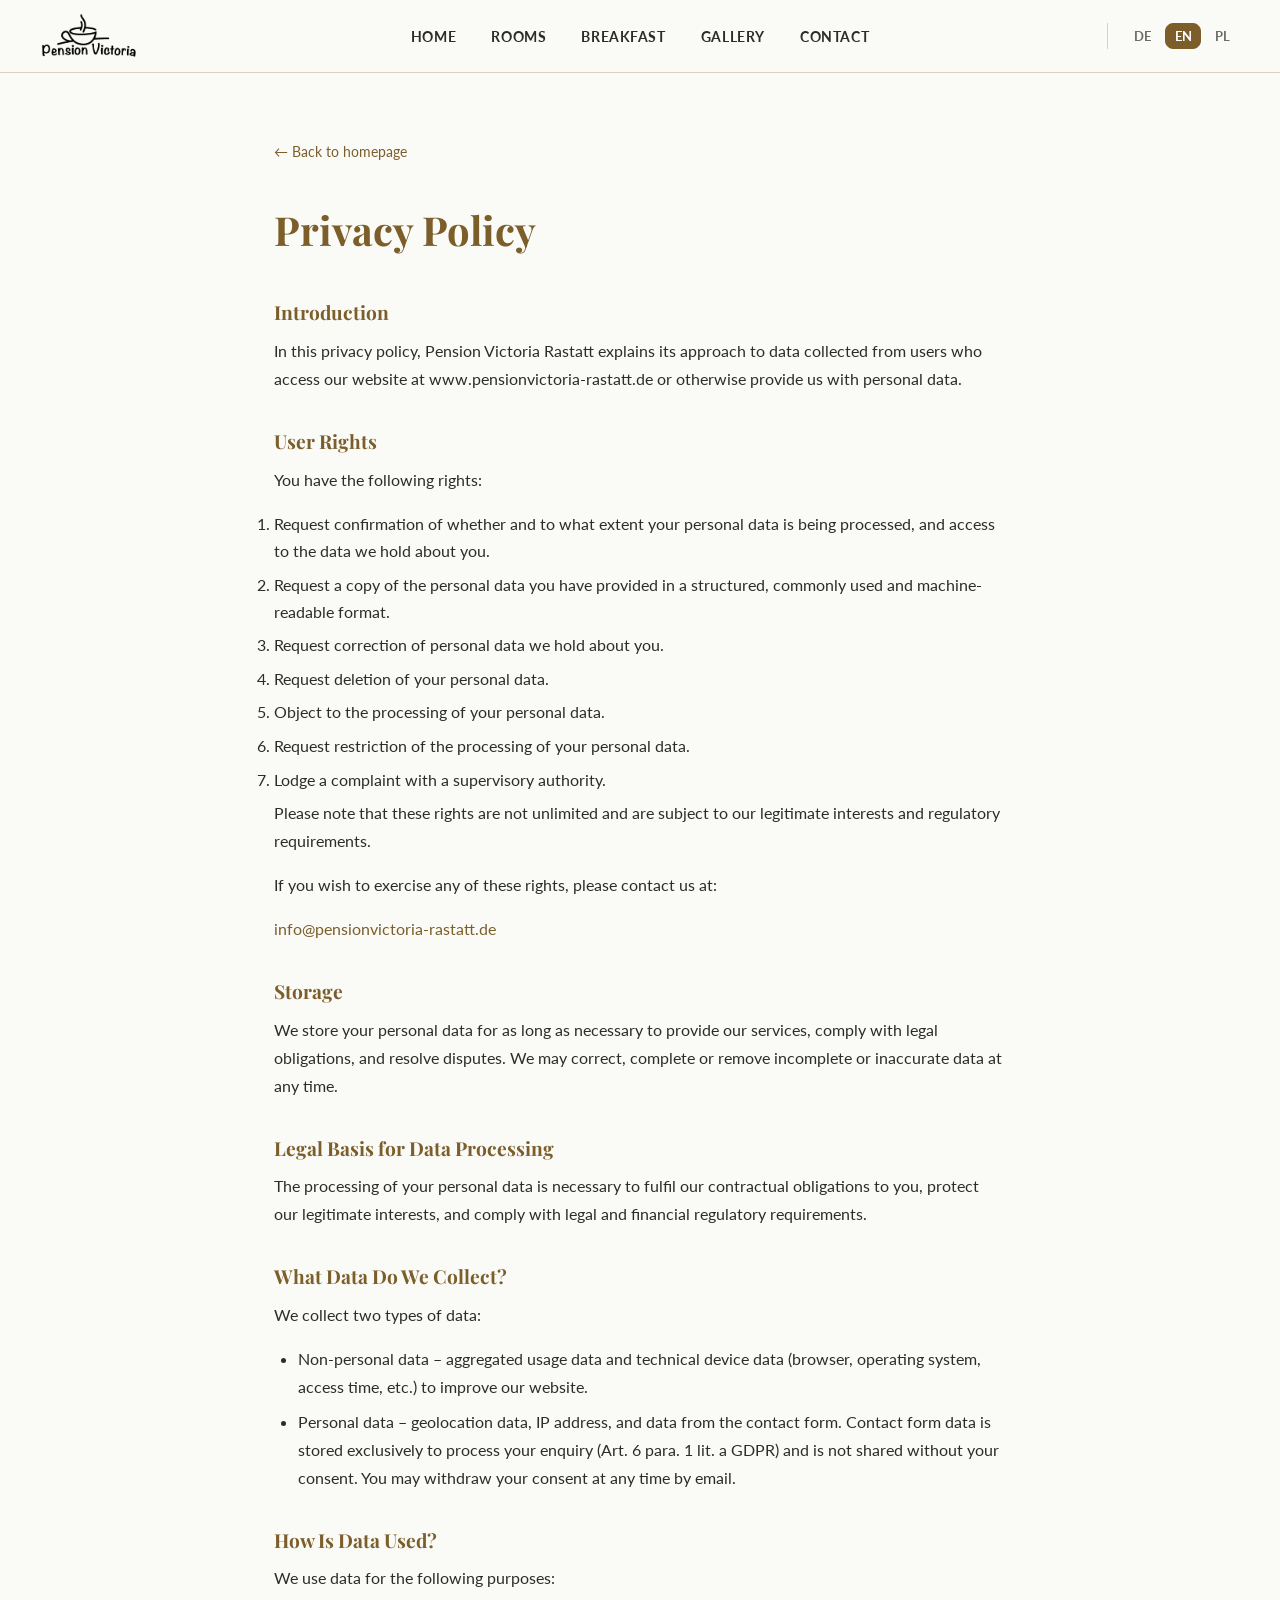
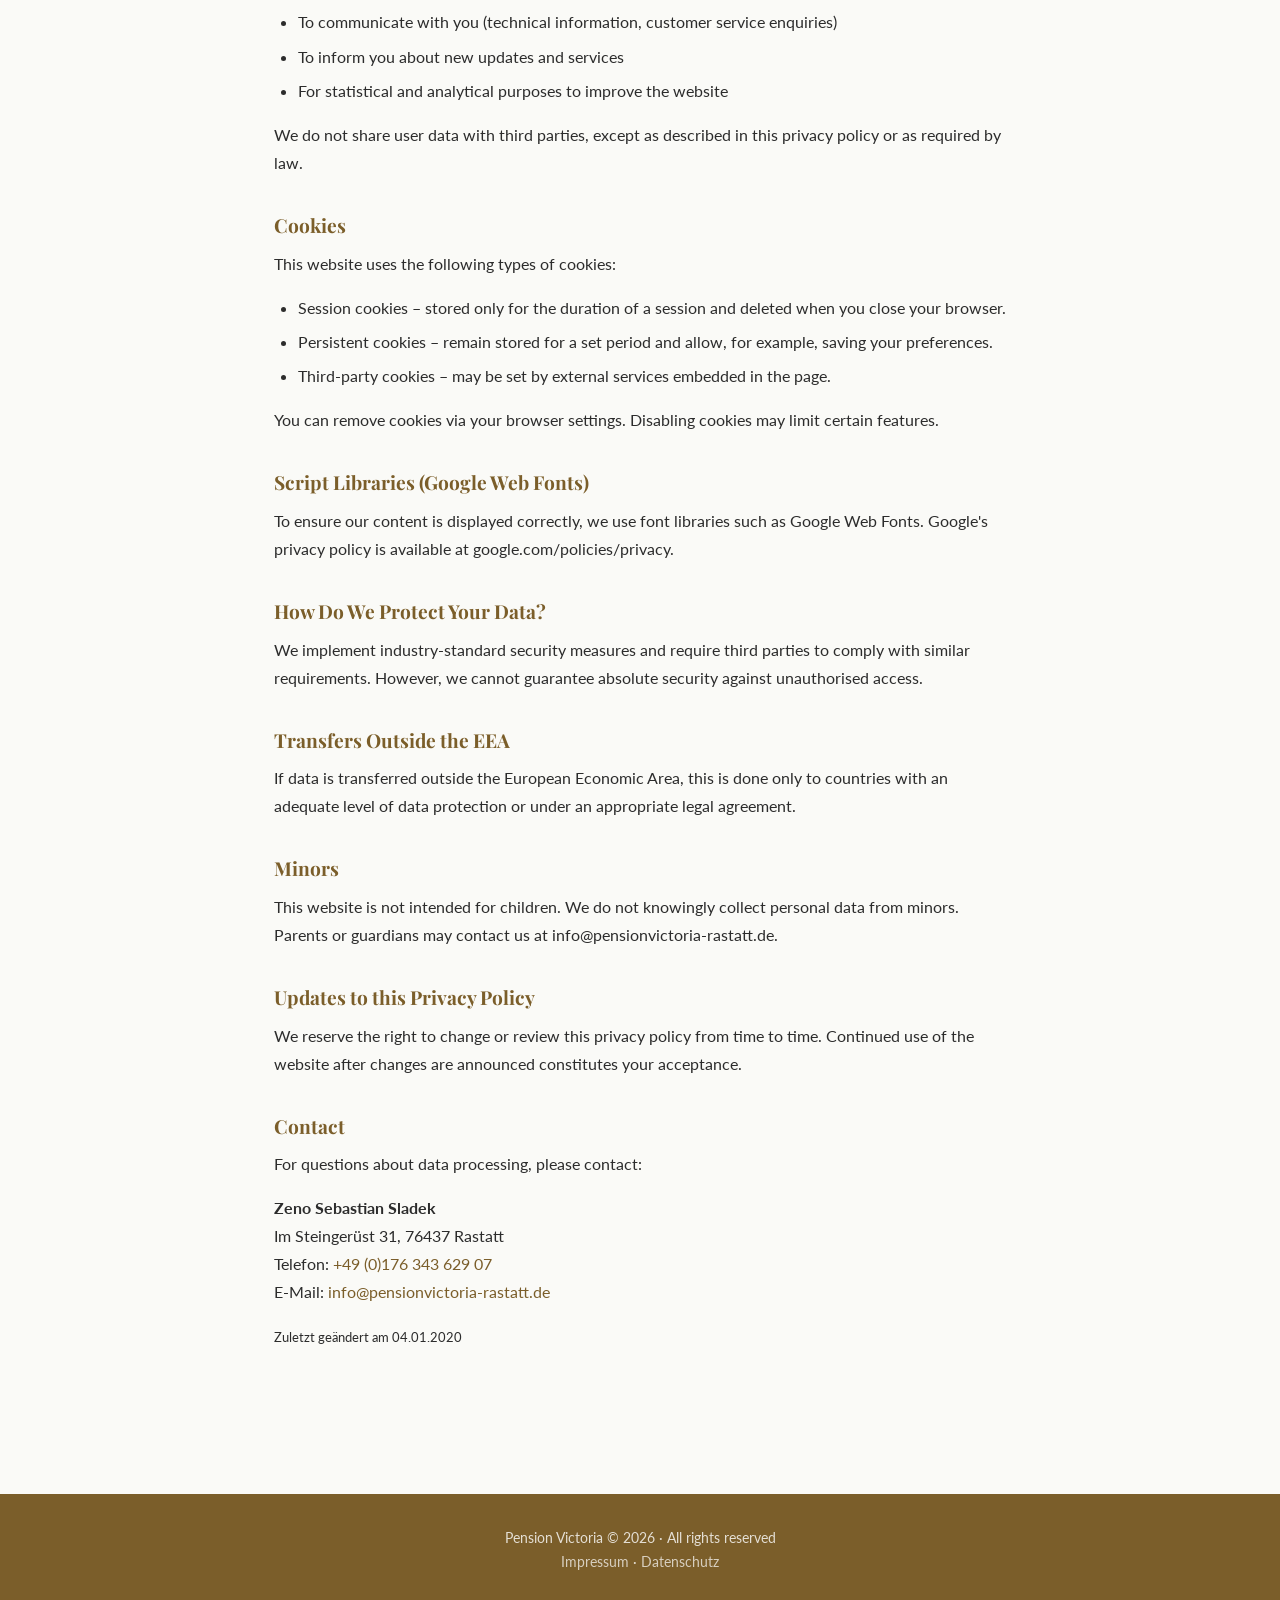
==== datenschutz.html @ 730ea098 "Initial deployment: Pension Victoria website" ====
<!DOCTYPE html>
<html lang="de">
<head>
  <meta charset="UTF-8" />
  <meta name="viewport" content="width=device-width, initial-scale=1.0" />
  <title>Datenschutz – Pension Victoria Rastatt</title>
  <link rel="icon" type="image/png" href="./assets/pension-victoria-logo-ofRX9QH1.png" />
  <style>
    .legal-page { max-width: 780px; margin: 4rem auto; padding: 0 1.5rem 4rem; }
    .legal-page h1 { font-family: var(--f-heading); color: var(--c-primary); font-size: clamp(1.8rem,4vw,2.5rem); margin-bottom: 2rem; }
    .legal-page h2 { font-family: var(--f-heading); color: var(--c-primary); font-size: 1.2rem; margin: 2rem 0 .5rem; }
    .legal-page p  { color: var(--c-text); line-height: 1.75; margin-bottom: 1rem; }
    .legal-page ul { color: var(--c-text); line-height: 1.75; margin: 0 0 1rem 1.5rem; }
    .legal-page li { margin-bottom: .4rem; }
    .legal-page a  { color: var(--c-primary); }
    .back-link { display: inline-block; margin-bottom: 2rem; color: var(--c-primary); font-size: .9rem; }
    .back-link:hover { text-decoration: underline; }
  </style>
  <script type="module" crossorigin src="./assets/i18n-BBdSKVPm.js"></script>
  <script type="module" crossorigin src="./assets/legal-BWUsPUwg.js"></script>
  <link rel="stylesheet" crossorigin href="./assets/main-CDw51YEA.css">
</head>
<body>
  <header id="site-header" role="banner">
    <div class="header-inner">
      <a href="index.html" class="site-logo" aria-label="Pension Victoria – Startseite">
        <img src="./assets/pension-victoria-logo_schwarz-c6N0_yIK.png" alt="Pension Victoria Logo" />
      </a>

      <nav id="main-nav" aria-label="Hauptnavigation">
        <ul class="site-nav" role="list">
          <li><a href="index.html#about"     data-i18n="nav.home"></a></li>
          <li><a href="index.html#rooms"     data-i18n="nav.rooms"></a></li>
          <li><a href="index.html#breakfast" data-i18n="nav.breakfast"></a></li>
          <li><a href="index.html#gallery"   data-i18n="nav.gallery"></a></li>
          <li><a href="index.html#contact"   data-i18n="nav.contact"></a></li>
        </ul>
      </nav>

      <div class="header-right">
        <div class="lang-switcher" role="group" aria-label="Sprache wählen">
          <button class="lang-btn" data-locale="de" aria-pressed="true">DE</button>
          <button class="lang-btn" data-locale="en" aria-pressed="false">EN</button>
          <button class="lang-btn" data-locale="pl" aria-pressed="false">PL</button>
        </div>
        <button class="nav-toggle" aria-expanded="false" aria-controls="main-nav" aria-label="Navigation öffnen">
          <span></span><span></span><span></span>
        </button>
      </div>
    </div>
  </header>

  <main>
    <div class="legal-page">
      <a href="index.html" class="back-link" data-i18n="datenschutz.back">← Zurück zur Startseite</a>

      <h1 data-i18n="datenschutz.title">Datenschutz</h1>

      <h2 data-i18n="datenschutz.intro_h">Einführung</h2>
      <p data-i18n="datenschutz.intro_text"></p>

      <h2 data-i18n="datenschutz.rights_h">Benutzerrechte</h2>
      <p data-i18n="datenschutz.rights_intro">Sie haben folgende Rechte:</p>
      <ol>
        <li data-i18n="datenschutz.rights_1"></li>
        <li data-i18n="datenschutz.rights_2"></li>
        <li data-i18n="datenschutz.rights_3"></li>
        <li data-i18n="datenschutz.rights_4"></li>
        <li data-i18n="datenschutz.rights_5"></li>
        <li data-i18n="datenschutz.rights_6"></li>
        <li data-i18n="datenschutz.rights_7"></li>
      </ol>
      <p data-i18n="datenschutz.rights_note"></p>
      <p data-i18n="datenschutz.rights_contact"></p>
      <p><a href="mailto:info@pensionvictoria-rastatt.de">info@pensionvictoria-rastatt.de</a></p>

      <h2 data-i18n="datenschutz.storage_h">Speicherung</h2>
      <p data-i18n="datenschutz.storage_text"></p>

      <h2 data-i18n="datenschutz.basis_h">Grundlage für die Datenerfassung</h2>
      <p data-i18n="datenschutz.basis_text"></p>

      <h2 data-i18n="datenschutz.data_h">Welche Daten werden erfasst?</h2>
      <p data-i18n="datenschutz.data_intro">Wir erfassen zwei Arten von Daten:</p>
      <ul>
        <li data-i18n="datenschutz.data_non_personal"></li>
        <li data-i18n="datenschutz.data_personal"></li>
      </ul>

      <h2 data-i18n="datenschutz.use_h">Wie werden die Daten genutzt?</h2>
      <p data-i18n="datenschutz.use_intro">Wir verwenden Daten für folgende Zwecke:</p>
      <ul>
        <li data-i18n="datenschutz.use_1"></li>
        <li data-i18n="datenschutz.use_2"></li>
        <li data-i18n="datenschutz.use_3"></li>
      </ul>
      <p data-i18n="datenschutz.use_note"></p>

      <h2 data-i18n="datenschutz.cookies_h">Cookies</h2>
      <p data-i18n="datenschutz.cookies_intro">Diese Webseite verwendet folgende Cookie-Arten:</p>
      <ul>
        <li data-i18n="datenschutz.cookies_session"></li>
        <li data-i18n="datenschutz.cookies_persistent"></li>
        <li data-i18n="datenschutz.cookies_third"></li>
      </ul>
      <p data-i18n="datenschutz.cookies_note"></p>

      <h2 data-i18n="datenschutz.fonts_h">Skriptbibliotheken (Google Web Fonts)</h2>
      <p data-i18n="datenschutz.fonts_text"></p>

      <h2 data-i18n="datenschutz.security_h">Wie schützen wir Ihre Daten?</h2>
      <p data-i18n="datenschutz.security_text"></p>

      <h2 data-i18n="datenschutz.transfer_h">Übermittlung außerhalb des EWR</h2>
      <p data-i18n="datenschutz.transfer_text"></p>

      <h2 data-i18n="datenschutz.minors_h">Minderjährige</h2>
      <p data-i18n="datenschutz.minors_text"></p>

      <h2 data-i18n="datenschutz.updates_h">Aktualisierungen dieser Datenschutzbestimmungen</h2>
      <p data-i18n="datenschutz.updates_text"></p>

      <h2 data-i18n="datenschutz.contact_h">Kontakt</h2>
      <p data-i18n="datenschutz.contact_intro">Wenden Sie sich bei Fragen an:</p>
      <p>
        <strong>Zeno Sebastian Sladek</strong><br>
        Im Steingerüst 31, 76437 Rastatt<br>
        Telefon: <a href="tel:+4917634362907">+49 (0)176 343 629 07</a><br>
        E-Mail: <a href="mailto:info@pensionvictoria-rastatt.de">info@pensionvictoria-rastatt.de</a>
      </p>
      <p><small>Zuletzt geändert am 04.01.2020</small></p>
    </div>
  </main>

  <footer id="site-footer" role="contentinfo">
    <div class="footer-inner">
      <p>Pension Victoria &copy; <span id="footer-year"></span> &middot; <span data-i18n="footer.rights"></span></p>
      <p><a href="impressum.html">Impressum</a> &middot; <a href="datenschutz.html">Datenschutz</a></p>
    </div>
  </footer>

</body>
</html>
---- assets/main-CDw51YEA.css ----
@import"https://fonts.googleapis.com/css2?family=Playfair+Display:ital,wght@0,400;0,600;0,700;1,400&family=Lato:wght@300;400;700&display=swap";:root{--c-primary: #7B5E2A;--c-primary-lt: #A0813D;--c-accent: #C89B3C;--c-accent-lt: #EDD48A;--c-bg: #FAFAF7;--c-bg-alt: #F3EDE0;--c-text: #2C2C2C;--c-muted: #6B6B6B;--c-border: #DDD0B8;--c-white: #FFFFFF;--c-overlay: rgba(30, 20, 5, .45);--f-heading: "Playfair Display", Georgia, "Times New Roman", serif;--f-body: "Lato", system-ui, -apple-system, sans-serif;--sp-xs: .5rem;--sp-sm: 1rem;--sp-md: 2rem;--sp-lg: 4rem;--sp-xl: 7rem;--container: min(1200px, 100% - 2rem);--radius: 8px;--radius-lg: 16px;--shadow-sm: 0 2px 8px rgba(0,0,0,.07);--shadow-md: 0 4px 20px rgba(0,0,0,.11);--shadow-lg: 0 8px 40px rgba(0,0,0,.15);--transition: .28s ease}*,*:before,*:after{box-sizing:border-box;margin:0;padding:0}html{scroll-behavior:smooth;font-size:16px}body{font-family:var(--f-body);background:var(--c-bg);color:var(--c-text);line-height:1.7;-webkit-font-smoothing:antialiased}img{display:block;max-width:100%;height:auto}a{color:var(--c-primary);text-decoration:none;cursor:inherit}a:hover,a:focus-visible{text-decoration:underline;color:var(--c-primary-lt)}.skip-link{position:absolute;top:-40px;left:1rem;background:var(--c-primary);color:var(--c-white);padding:.5rem 1rem;border-radius:var(--radius);z-index:1000;font-size:.9rem;transition:top var(--transition)}.skip-link:focus{top:1rem}#site-header{position:sticky;top:0;z-index:100;background:#fafaf7f5;backdrop-filter:blur(8px);border-bottom:1px solid var(--c-border);padding:.75rem 0;transition:box-shadow var(--transition)}#site-header.scrolled{box-shadow:var(--shadow-md)}.header-inner{width:var(--container);margin:0 auto;display:flex;align-items:center;position:relative}.site-logo{flex-shrink:0;margin-right:auto}#main-nav{position:absolute;left:50%;transform:translate(-50%)}.header-right{margin-left:auto;display:flex;align-items:center;gap:.75rem}.site-logo{display:flex;align-items:center;gap:.75rem;text-decoration:none;flex-shrink:0;cursor:pointer}.site-logo img{height:48px;width:auto;object-fit:contain}.site-logo-text{font-family:var(--f-heading);font-size:1.2rem;color:var(--c-primary);line-height:1.2}.site-logo-sub{font-family:var(--f-body);font-size:.75rem;color:var(--c-muted);display:block}.site-nav{display:flex;gap:var(--sp-sm);align-items:center;list-style:none}.site-nav a{font-size:.9rem;font-weight:700;letter-spacing:.04em;text-transform:uppercase;color:var(--c-text);padding:.4rem .6rem;border-radius:var(--radius);transition:color var(--transition),background var(--transition)}.site-nav a:hover,.site-nav a:focus-visible{color:var(--c-primary);background:var(--c-bg-alt);text-decoration:none}.lang-switcher{display:flex;gap:.25rem;margin-left:var(--sp-sm);border-left:1px solid var(--c-border);padding-left:var(--sp-sm)}.lang-btn{background:none;border:1px solid transparent;padding:.25rem .55rem;border-radius:var(--radius);font-size:.8rem;font-weight:700;color:var(--c-muted);transition:all var(--transition);font-family:var(--f-body)}.lang-btn:hover,.lang-btn:focus-visible{color:var(--c-primary);border-color:var(--c-primary)}.lang-btn.active{color:var(--c-white);background:var(--c-primary);border-color:var(--c-primary)}.nav-toggle{display:none;background:none;border:none;padding:.5rem;flex-direction:column;gap:5px}.nav-toggle span{display:block;width:24px;height:2px;background:var(--c-text);border-radius:2px;transition:all var(--transition)}.nav-toggle[aria-expanded=true] span:nth-child(1){transform:translateY(7px) rotate(45deg)}.nav-toggle[aria-expanded=true] span:nth-child(2){opacity:0}.nav-toggle[aria-expanded=true] span:nth-child(3){transform:translateY(-7px) rotate(-45deg)}#hero{position:relative;min-height:92vh;display:flex;align-items:center;justify-content:center;overflow:hidden;background:var(--c-bg-alt)}.hero-img{position:absolute;inset:0;width:100%;height:100%;object-fit:cover;object-position:center}.hero-overlay{position:absolute;inset:0;background:var(--c-overlay)}.hero-content{position:relative;z-index:1;text-align:center;color:var(--c-white);padding:var(--sp-lg) var(--sp-md);max-width:780px}.hero-logo{height:80px;margin:0 auto var(--sp-md);filter:brightness(0) invert(1)}.hero-tagline{font-family:var(--f-heading);font-size:clamp(2rem,5vw,3.5rem);font-weight:700;line-height:1.15;margin-bottom:var(--sp-sm);text-shadow:0 2px 16px rgba(0,0,0,.4)}.hero-subtitle{font-size:clamp(1rem,2vw,1.25rem);font-weight:300;margin-bottom:var(--sp-md);text-shadow:0 1px 8px rgba(0,0,0,.3)}.hero-actions{display:flex;gap:1rem;justify-content:center;flex-wrap:wrap}.btn{display:inline-flex;align-items:center;gap:.5rem;padding:.75rem 1.75rem;border-radius:var(--radius);font-family:var(--f-body);font-weight:700;font-size:.9rem;letter-spacing:.05em;text-transform:uppercase;border:2px solid transparent;transition:all var(--transition);text-decoration:none}.btn-primary{background:var(--c-accent);color:var(--c-white);border-color:var(--c-accent)}.btn-primary:hover,.btn-primary:focus-visible{background:var(--c-primary);border-color:var(--c-primary);color:var(--c-white);text-decoration:none}.btn-outline{background:transparent;color:var(--c-white);border-color:#ffffffb3}.btn-outline:hover,.btn-outline:focus-visible{background:#ffffff26;border-color:#fff;color:var(--c-white);text-decoration:none}.btn-secondary{background:transparent;color:var(--c-primary);border-color:var(--c-primary)}.btn-secondary:hover,.btn-secondary:focus-visible{background:var(--c-primary);color:var(--c-white);text-decoration:none}.section{padding:3.5rem 0}.section-alt{background:var(--c-bg-alt)}.container{width:var(--container);margin:0 auto}.section-header{text-align:center;margin-bottom:1.75rem}.section-title{font-family:var(--f-heading);font-size:clamp(1.8rem,3.5vw,2.6rem);color:var(--c-primary);margin-bottom:.5rem}.section-divider{width:56px;height:3px;background:var(--c-accent);margin:.75rem auto 0;border-radius:2px}#about .container{max-width:820px;display:grid;grid-template-columns:1fr;gap:var(--sp-md)}.about-heading{font-family:var(--f-heading);font-size:clamp(1.5rem,3vw,2.2rem);color:var(--c-primary);margin-bottom:var(--sp-sm)}.about-text{white-space:pre-line;font-size:1.05rem;color:var(--c-text)}.about-signature{font-family:var(--f-heading);font-style:italic;font-size:1.3rem;color:var(--c-primary);margin-top:var(--sp-sm)}.rooms-grid{display:grid;grid-template-columns:repeat(auto-fill,minmax(320px,1fr));gap:var(--sp-md)}.room-card{background:var(--c-white);border-radius:var(--radius-lg);overflow:hidden;box-shadow:var(--shadow-sm);transition:box-shadow var(--transition),transform var(--transition);display:flex;flex-direction:column}.room-card:hover{box-shadow:var(--shadow-md);transform:translateY(-3px)}.room-slider{position:relative;aspect-ratio:4/3;background:var(--c-bg-alt);overflow:hidden}.room-slide{position:absolute;inset:0;width:100%;height:100%;object-fit:cover;opacity:0;transition:opacity .4s ease}.room-slide.active{opacity:1}.slider-btn{position:absolute;top:50%;transform:translateY(-50%);background:#ffffffbf;border:none;border-radius:50%;width:36px;height:36px;display:flex;align-items:center;justify-content:center;font-size:1.2rem;z-index:2;transition:background var(--transition);color:var(--c-primary)}.slider-btn:hover{background:#fffffff2}.slider-prev{left:8px}.slider-next{right:8px}.slider-dots{position:absolute;bottom:10px;left:50%;transform:translate(-50%);display:flex;gap:6px;z-index:2}.slider-dot{width:8px;height:8px;border-radius:50%;background:#ffffff8c;border:none;transition:background var(--transition)}.slider-dot.active{background:var(--c-white)}.room-body{padding:var(--sp-md);display:flex;flex-direction:column;flex:1}.room-name{font-family:var(--f-heading);font-size:1.4rem;color:var(--c-primary);margin-bottom:.5rem}.room-desc{color:var(--c-muted);font-size:.95rem;flex:1;margin-bottom:var(--sp-sm)}.room-footer{display:flex;align-items:center;justify-content:space-between;gap:.5rem;flex-wrap:wrap}.room-price{font-size:1.5rem;font-weight:700;color:var(--c-primary)}.room-price-label{font-size:.8rem;color:var(--c-muted)}.room-price-alt{font-size:.85rem;color:var(--c-muted);margin-top:.15rem}#breakfast .inner{display:grid;grid-template-columns:1fr 1fr;gap:var(--sp-lg);align-items:center}.breakfast-images{display:grid;grid-template-columns:1fr 1fr;grid-template-rows:auto auto;gap:.75rem}.breakfast-images img{border-radius:var(--radius);object-fit:cover;height:180px;width:100%}.breakfast-images img:first-child{grid-column:1 / 3;height:220px}.breakfast-text .section-title{text-align:left}.breakfast-text .section-divider{margin-left:0}.breakfast-desc{font-size:1.05rem;margin:var(--sp-sm) 0;color:var(--c-text)}.breakfast-price-badge{display:inline-block;background:var(--c-accent-lt);color:var(--c-primary);border-radius:var(--radius);padding:.5rem 1.2rem;font-size:1.1rem;font-weight:700;margin-top:.5rem}.prices-table{width:100%;border-collapse:collapse;margin-top:var(--sp-sm)}.prices-table th,.prices-table td{text-align:left;padding:.75rem 1.25rem;border-bottom:1px solid var(--c-border)}.prices-table th{font-weight:700;color:var(--c-primary);background:var(--c-bg-alt)}.prices-table th:last-child{text-align:right}.prices-table tr:last-child td{border-bottom:none}.prices-table td:last-child{text-align:right;font-weight:700}.price-unit{font-weight:400;font-size:.8rem;color:var(--c-muted);margin-left:.35rem}.flexible-section{padding:4rem 0;background:#2b1f0d;color:#fff;text-align:center}.flexible-inner{max-width:620px;margin:0 auto;display:flex;flex-direction:column;align-items:center;gap:2rem}.flexible-title{font-family:var(--f-heading);font-size:clamp(1.5rem,3.5vw,2.2rem);color:#fff;margin:0;line-height:1.25;letter-spacing:-.01em}.flexible-personal{font-size:.95rem;color:#ffffffd9;font-style:italic;line-height:1.65;max-width:520px;margin:0}.flexible-list{list-style:none;padding:0;margin:0;display:flex;flex-direction:column;gap:.6rem;width:100%}.flexible-list li{font-size:.95rem;color:#ffffffbf;padding-left:1.4rem;position:relative;text-align:left;line-height:1.5}.flexible-list li:before{content:"–";position:absolute;left:0;color:var(--c-accent)}.flexible-cta{display:inline-block;background:var(--c-accent);color:#fff;border:2px solid var(--c-accent);padding:.85rem 2.5rem;font-size:.9rem;letter-spacing:.08em;border-radius:var(--radius);transition:background var(--transition),color var(--transition),transform var(--transition)}.flexible-cta:hover{background:transparent;color:var(--c-accent);transform:translateY(-2px)}#gallery-grid{display:grid;grid-template-columns:repeat(auto-fill,minmax(280px,1fr));gap:1rem}#gallery-grid img{width:100%;height:240px;object-fit:cover;border-radius:var(--radius);transition:transform var(--transition),box-shadow var(--transition)}#gallery-grid img:hover{transform:scale(1.03);box-shadow:var(--shadow-md)}#lightbox{position:fixed;inset:0;z-index:500;display:none;align-items:center;justify-content:center}#lightbox.open{display:flex}.lb-backdrop{position:absolute;inset:0;background:#000000e0}.lb-content{position:relative;z-index:1;max-width:90vw;max-height:90vh;display:flex;align-items:center;justify-content:center}.lb-figure{display:flex;flex-direction:column;align-items:center;gap:.75rem}.lb-img{max-width:88vw;max-height:80vh;object-fit:contain;border-radius:var(--radius)}.lb-caption{color:#ffffffbf;font-size:.9rem}.lb-close{position:absolute;top:-2.5rem;right:0;background:none;border:none;color:#fff;font-size:1.5rem;padding:.5rem}.lb-prev,.lb-next{position:absolute;top:50%;transform:translateY(-50%);background:#ffffff2e;border:none;color:#fff;font-size:2rem;padding:.5rem 1rem;border-radius:var(--radius);transition:background var(--transition)}.lb-prev{left:-3.5rem}.lb-next{right:-3.5rem}.lb-prev:hover,.lb-next:hover{background:#ffffff4d}body.lb-open{overflow:hidden}#contact .inner{display:grid;grid-template-columns:1fr 1fr;gap:var(--sp-lg)}.contact-card{background:var(--c-white);border-radius:var(--radius-lg);padding:var(--sp-md);box-shadow:var(--shadow-sm)}.contact-block{margin-bottom:var(--sp-md)}.contact-block:last-child{margin-bottom:0}.contact-label{font-size:.8rem;font-weight:700;letter-spacing:.08em;text-transform:uppercase;color:var(--c-muted);margin-bottom:.25rem}.contact-value{font-size:1rem;color:var(--c-text)}.contact-value a{color:var(--c-primary)}.contact-value a:hover{text-decoration:underline}.contact-checkin{display:flex;gap:var(--sp-md)}.checkin-item{flex:1}.contact-map iframe{width:100%;height:340px;border:0;border-radius:var(--radius-lg);box-shadow:var(--shadow-sm)}.map-placeholder{width:100%;height:340px;border-radius:var(--radius-lg);box-shadow:var(--shadow-sm);background:var(--c-bg);border:1px solid var(--c-border);display:flex;flex-direction:column;align-items:center;justify-content:center;text-align:center;gap:var(--sp-sm);padding:var(--sp-md)}.map-placeholder p{color:var(--c-muted);font-size:.9rem;max-width:28rem;line-height:1.5;margin:0}.cookie-banner{position:fixed;bottom:0;left:0;right:0;background:#2a2a2a;color:#f0ebe0;z-index:9000;padding:var(--sp-sm) var(--sp-md);box-shadow:0 -2px 12px #00000040}.cookie-banner[hidden]{display:none}.cookie-banner-inner{max-width:var(--container);margin:0 auto;display:flex;gap:var(--sp-md);align-items:center;flex-wrap:wrap}.cookie-banner-inner p{flex:1;margin:0;font-size:.9rem;line-height:1.5}.cookie-banner-actions{display:flex;gap:.5rem;flex-shrink:0}#site-footer{background:var(--c-primary);color:#fffc;text-align:center;padding:var(--sp-md) 0;font-size:.875rem}#site-footer a{color:#ffffffb3}#site-footer a:hover{color:#fff}.footer-inner{width:var(--container);margin:0 auto}.footer-admin-link{margin-top:.5rem;opacity:.5;font-size:.8rem}.fade-in{opacity:0;transform:translateY(20px);transition:opacity .5s ease,transform .5s ease}.fade-in.visible{opacity:1;transform:none}@media (max-width: 1024px){#breakfast .inner{grid-template-columns:1fr}.breakfast-images{order:-1}#contact .inner{grid-template-columns:1fr}}@media (max-width: 768px){.nav-toggle{display:flex}#main-nav{position:absolute;top:100%;left:0;right:0;transform:none}.site-nav{display:none;position:static;top:100%;left:0;right:0;background:#fafaf7fa;flex-direction:column;padding:var(--sp-sm);border-bottom:1px solid var(--c-border);box-shadow:var(--shadow-md);gap:.25rem}.site-nav.open{display:flex}.site-nav a{padding:.75rem 1rem;border-radius:var(--radius);font-size:1rem}.lang-switcher{display:none;border-left:none;padding-left:0;border-top:1px solid var(--c-border);padding-top:var(--sp-xs);justify-content:center;margin-left:0}.lang-switcher.nav-open{display:flex}#hero{min-height:75vh}.hero-tagline{font-size:2rem}.rooms-grid{grid-template-columns:1fr}.prices-table th,.prices-table td{padding:.6rem .75rem}.lb-prev{left:-2rem}.lb-next{right:-2rem}}@keyframes fadeInUp{0%{opacity:0;transform:translateY(20px)}to{opacity:1;transform:translateY(0)}}@keyframes fadeInScale{0%{opacity:0;transform:scale(.95)}to{opacity:1;transform:scale(1)}}@keyframes slideInLeft{0%{opacity:0;transform:translate(-40px)}to{opacity:1;transform:translate(0)}}@keyframes slideInRight{0%{opacity:0;transform:translate(40px)}to{opacity:1;transform:translate(0)}}@keyframes pulse{0%,to{opacity:1}50%{opacity:.8}}@keyframes float{0%,to{transform:translateY(0)}50%{transform:translateY(-8px)}}@keyframes glow{0%,to{box-shadow:0 0 5px #c89b3c4d}50%{box-shadow:0 0 15px #c89b3c99}}@keyframes shimmer{0%{background-position:-1000px 0}to{background-position:1000px 0}}@keyframes underlineSlide{0%{width:0}to{width:100%}}.hero-logo{animation:fadeInScale 1s ease-out .3s both}.hero-tagline{animation:fadeInUp 1s ease-out .5s both;letter-spacing:.02em}.hero-subtitle{animation:fadeInUp .8s ease-out .8s both}.hero-actions{animation:fadeInUp .8s ease-out 1.1s both}.fade-in{opacity:0;transform:translateY(30px);transition:opacity .8s ease,transform .8s ease}.fade-in.visible{opacity:1;transform:translateY(0)}.btn{position:relative;overflow:hidden;transition:all var(--transition),box-shadow .3s ease}.btn:before{content:"";position:absolute;top:0;left:-100%;width:100%;height:100%;background:#ffffff1a;transition:left .4s ease;z-index:-1}.btn:hover:before{left:100%}.btn-primary:hover{box-shadow:0 4px 20px #7b5e2a4d;transform:translateY(-2px)}.btn-outline:hover{box-shadow:0 4px 20px #fff3;transform:translateY(-2px)}.btn-secondary:hover{box-shadow:0 4px 20px #7b5e2a4d;transform:translateY(-2px)}.room-card{transition:all .4s cubic-bezier(.34,1.56,.64,1)}.room-card:hover{transform:translateY(-8px) scale(1.01);box-shadow:0 12px 40px #00000026}.room-slide,.room-slide.active{animation:fadeInScale .5s ease-out}.slider-dot{transition:all var(--transition);background:#0000004d}.slider-dot:hover{background:#00000080;transform:scale(1.2)}.slider-dot.active{background:var(--c-primary);animation:pulse .6s ease}.slider-btn{opacity:0;transition:all var(--transition)}.room-slider:hover .slider-btn{opacity:1}.slider-btn:hover{background:#fffffff2;transform:translateY(-50%) scale(1.1);box-shadow:0 4px 12px #00000026}.site-nav a{position:relative}.site-nav a:after{content:"";position:absolute;bottom:0;left:0;width:0;height:2px;background:var(--c-primary);transition:width .3s ease}.site-nav a:hover:after,.site-nav a:focus-visible:after{width:100%}.lang-btn{transition:all var(--transition);transform-origin:center}.lang-btn:hover{transform:scale(1.05)}.lang-btn.active{animation:fadeInScale .3s ease}#gallery-grid img{transition:all .5s cubic-bezier(.34,1.56,.64,1);border-radius:var(--radius)}#gallery-grid img:hover{transform:scale(1.08) rotate(1deg);box-shadow:0 16px 40px #0003}.contact-card{animation:fadeInUp .8s ease-out;transition:all var(--transition)}.contact-card:nth-child(1){animation-delay:.1s}.contact-card:nth-child(2){animation-delay:.2s}.contact-card:hover{transform:translateY(-5px);box-shadow:var(--shadow-lg)}.section-title{animation:fadeInUp .8s ease-out}.section-divider{animation:slideInLeft .6s ease-out .3s both;transform-origin:left}.prices-table tbody tr{animation:fadeInUp .6s ease-out;transition:background-color .3s ease}.prices-table tbody tr:nth-child(1){animation-delay:.1s}.prices-table tbody tr:nth-child(2){animation-delay:.15s}.prices-table tbody tr:nth-child(3){animation-delay:.2s}.prices-table tbody tr:nth-child(4){animation-delay:.25s}.prices-table tbody tr:nth-child(5){animation-delay:.3s}.prices-table tbody tr:nth-child(6){animation-delay:.35s}.prices-table tbody tr:hover{background-color:var(--c-bg-alt);transform:translate(4px)}#lightbox.open .lb-content{animation:fadeInScale .3s ease-out}.about-heading{animation:slideInLeft .8s ease-out}.about-text{animation:fadeInUp .8s ease-out .2s both}.about-signature{animation:fadeInUp .8s ease-out .4s both;font-style:italic}.flexible-cta{transition:all var(--transition);position:relative;overflow:hidden}.flexible-cta:before{content:"";position:absolute;top:0;left:-100%;width:100%;height:100%;background:#ffffff26;transition:left .4s ease;z-index:-1}.flexible-cta:hover:before{left:100%}.flexible-cta:hover{transform:translateY(-3px) scale(1.05);box-shadow:0 8px 20px #c89b3c66}.badge{animation:pulse 2s ease-in-out infinite}@media (prefers-reduced-motion: reduce){*,*:before,*:after{animation-duration:.01ms!important;transition-duration:.01ms!important}.fade-in{opacity:1;transform:none}}
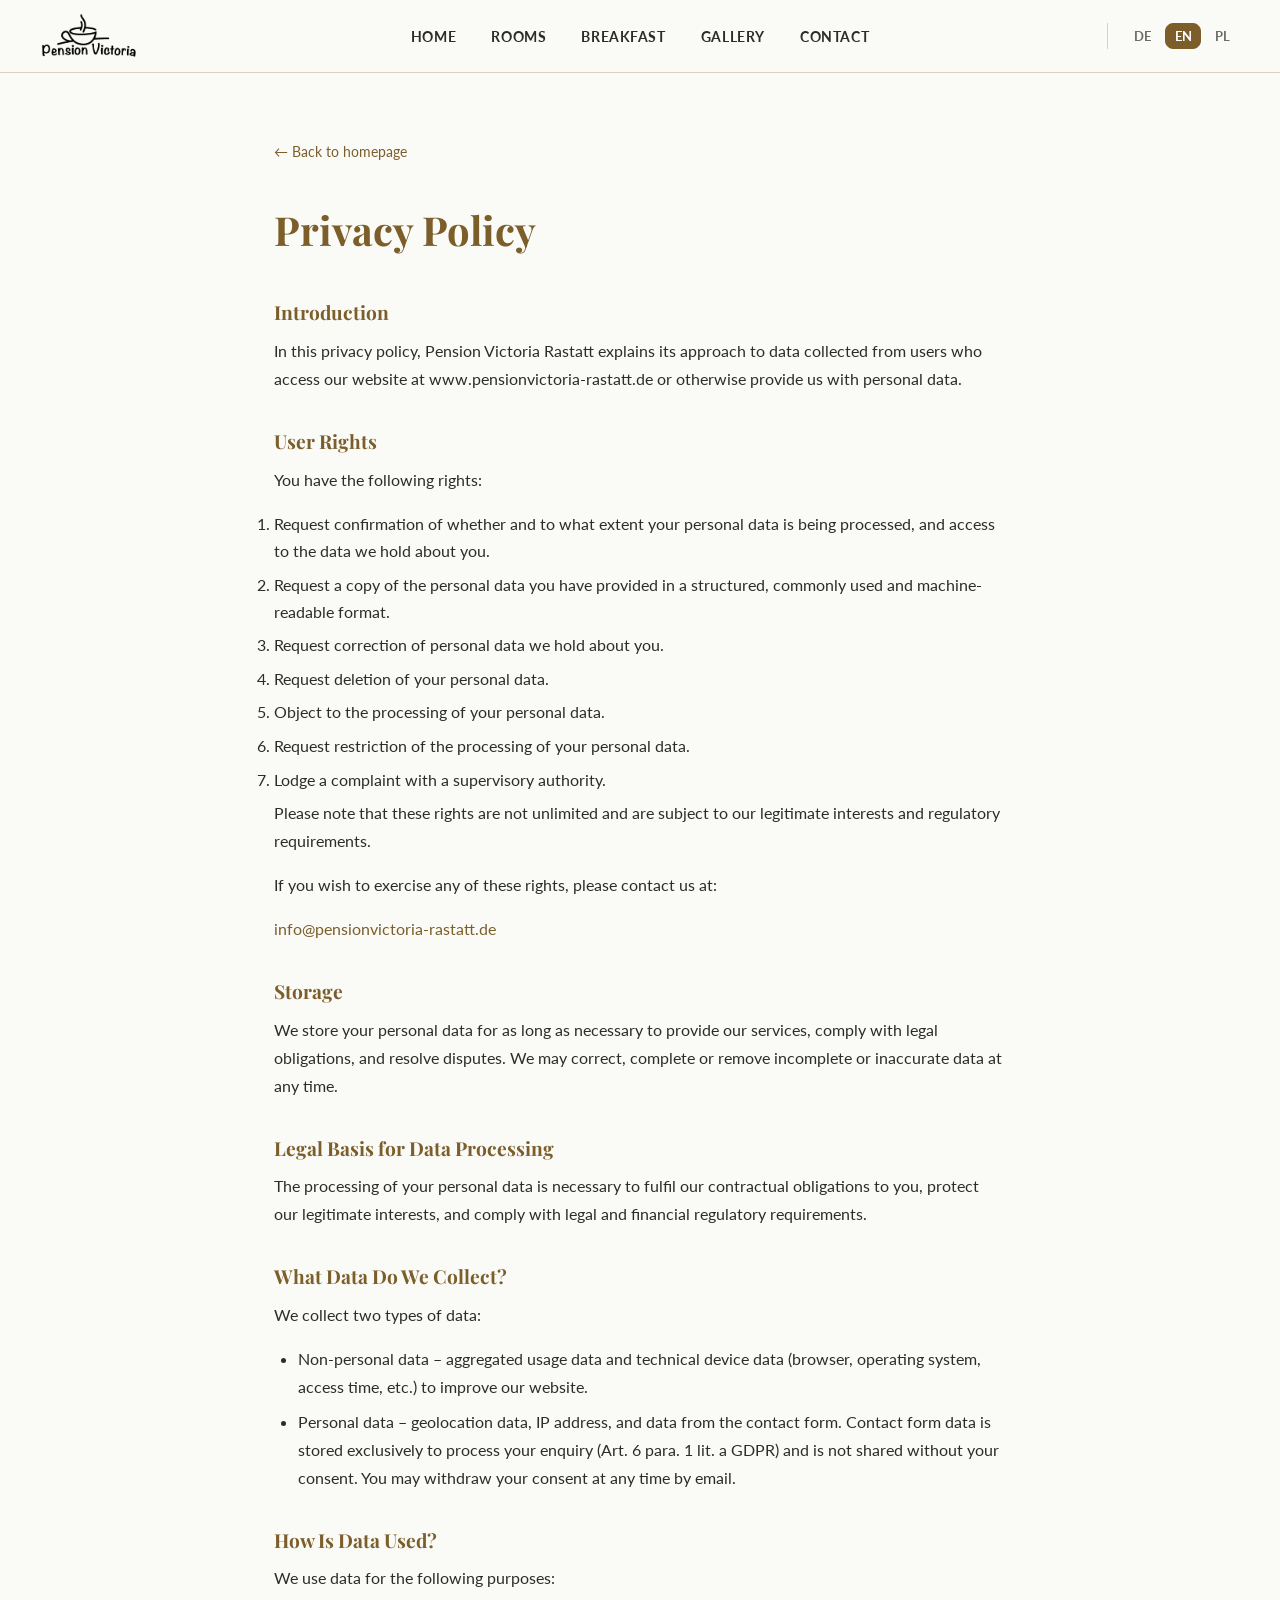
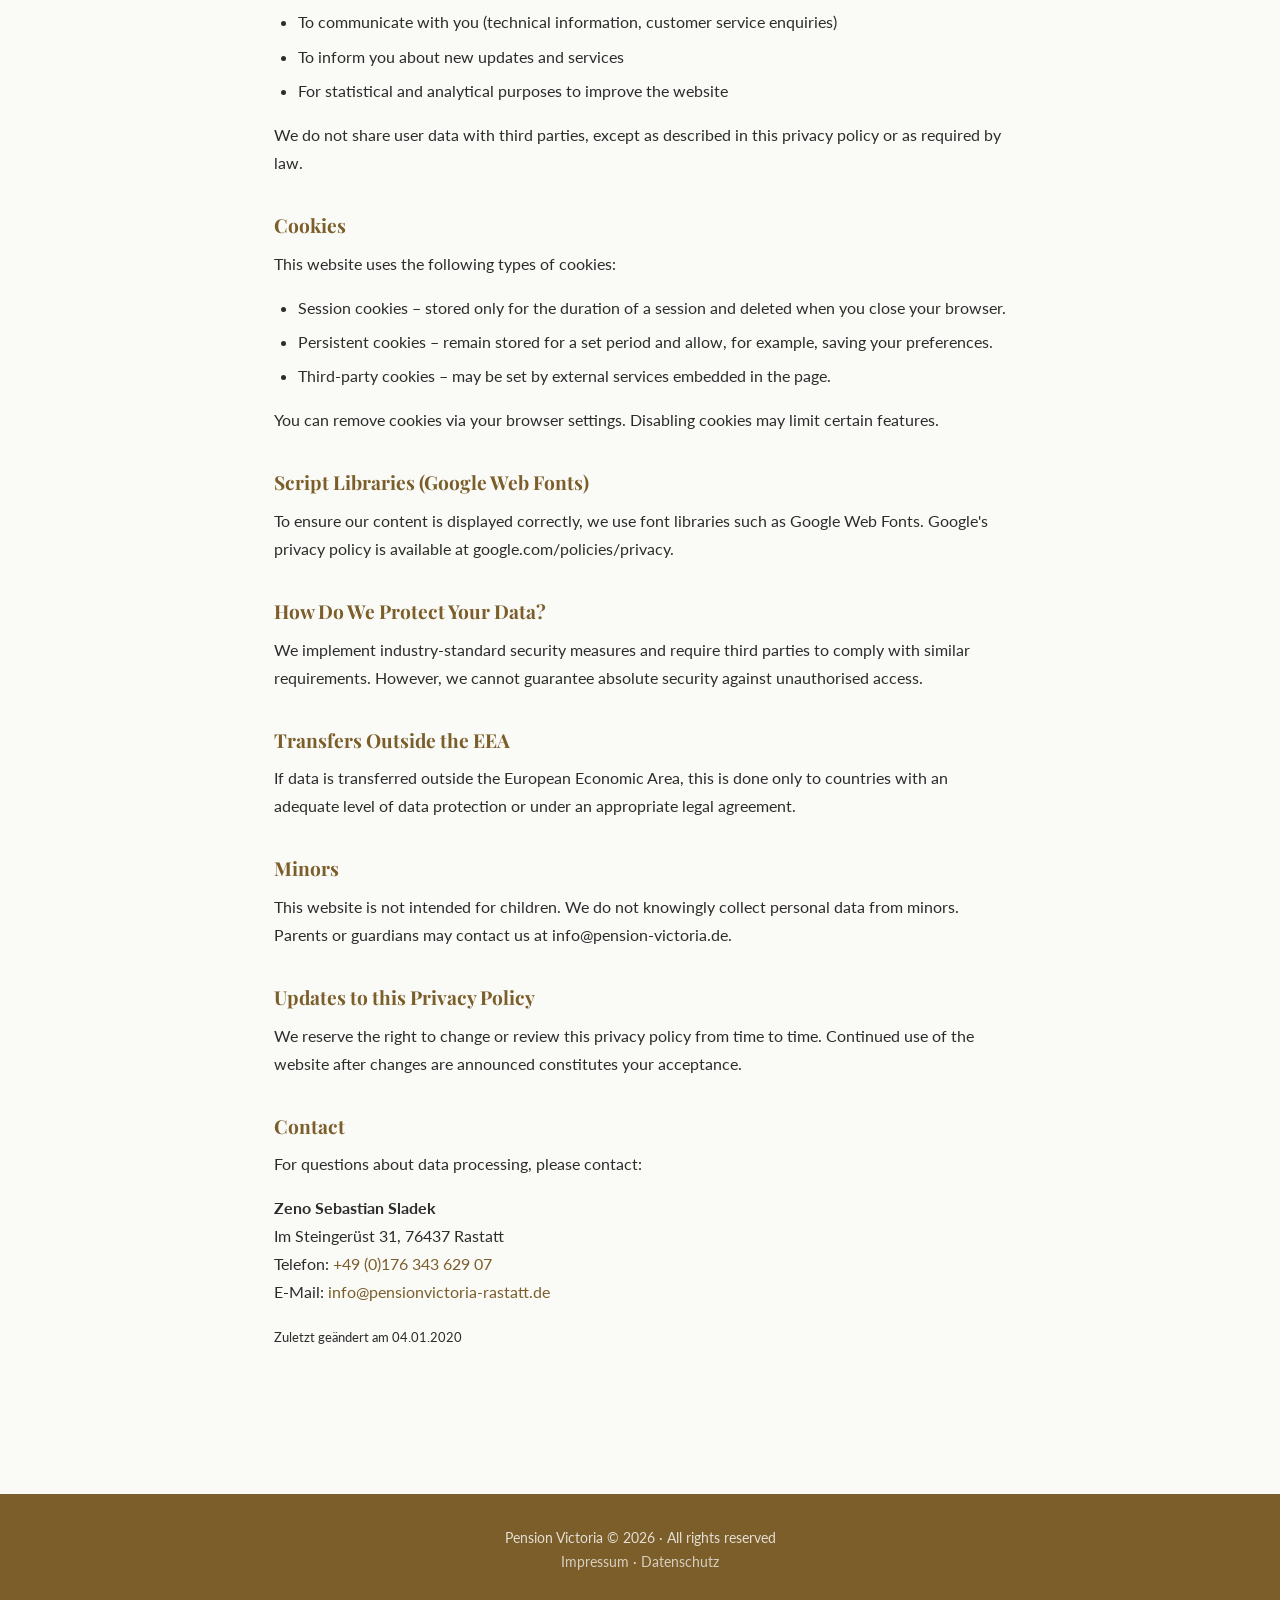
==== commit f6c48b37: "Update email to info@pension-victoria.de" ====
--- a/datenschutz.html
+++ b/datenschutz.html
@@ -16,8 +16,8 @@
     .back-link { display: inline-block; margin-bottom: 2rem; color: var(--c-primary); font-size: .9rem; }
     .back-link:hover { text-decoration: underline; }
   </style>
-  <script type="module" crossorigin src="./assets/i18n-BBdSKVPm.js"></script>
-  <script type="module" crossorigin src="./assets/legal-BWUsPUwg.js"></script>
+  <script type="module" crossorigin src="./assets/i18n-BJ_62__y.js"></script>
+  <script type="module" crossorigin src="./assets/legal-CpcfBNKB.js"></script>
   <link rel="stylesheet" crossorigin href="./assets/main-CDw51YEA.css">
 </head>
 <body>
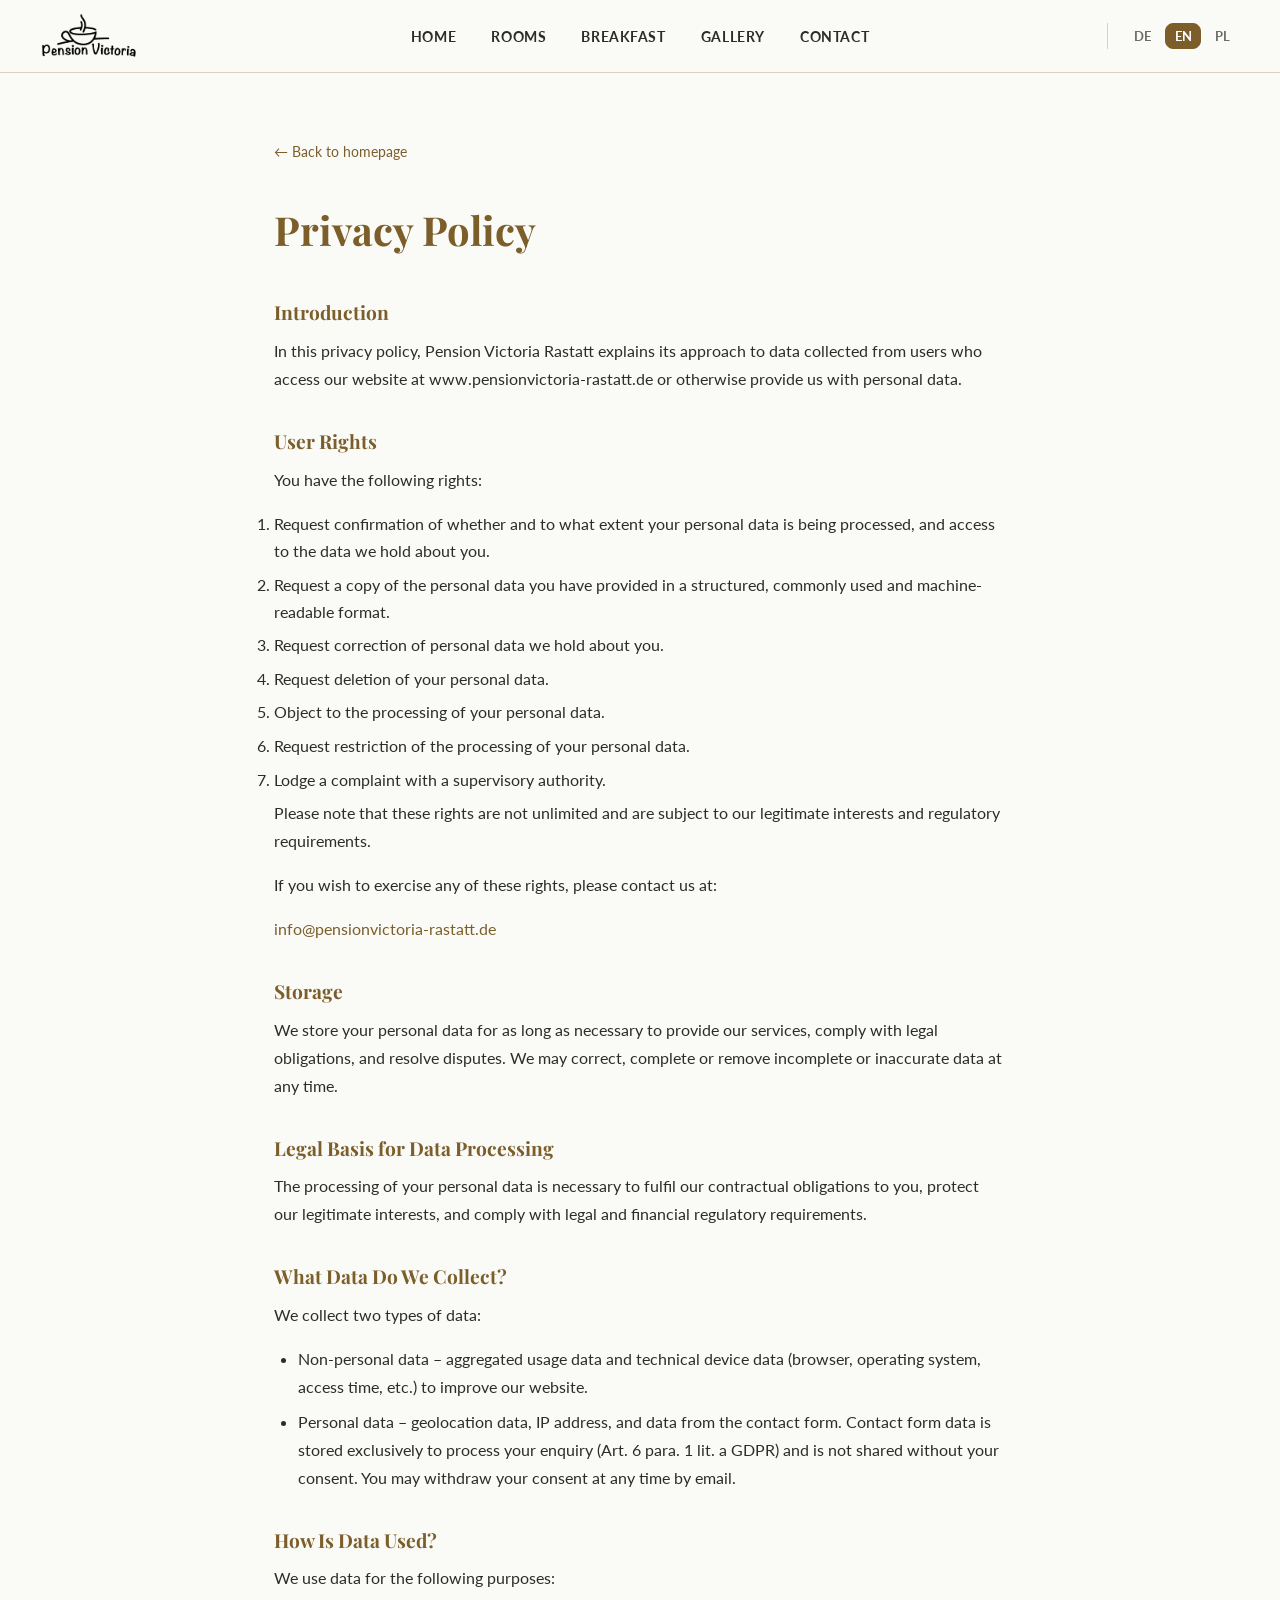
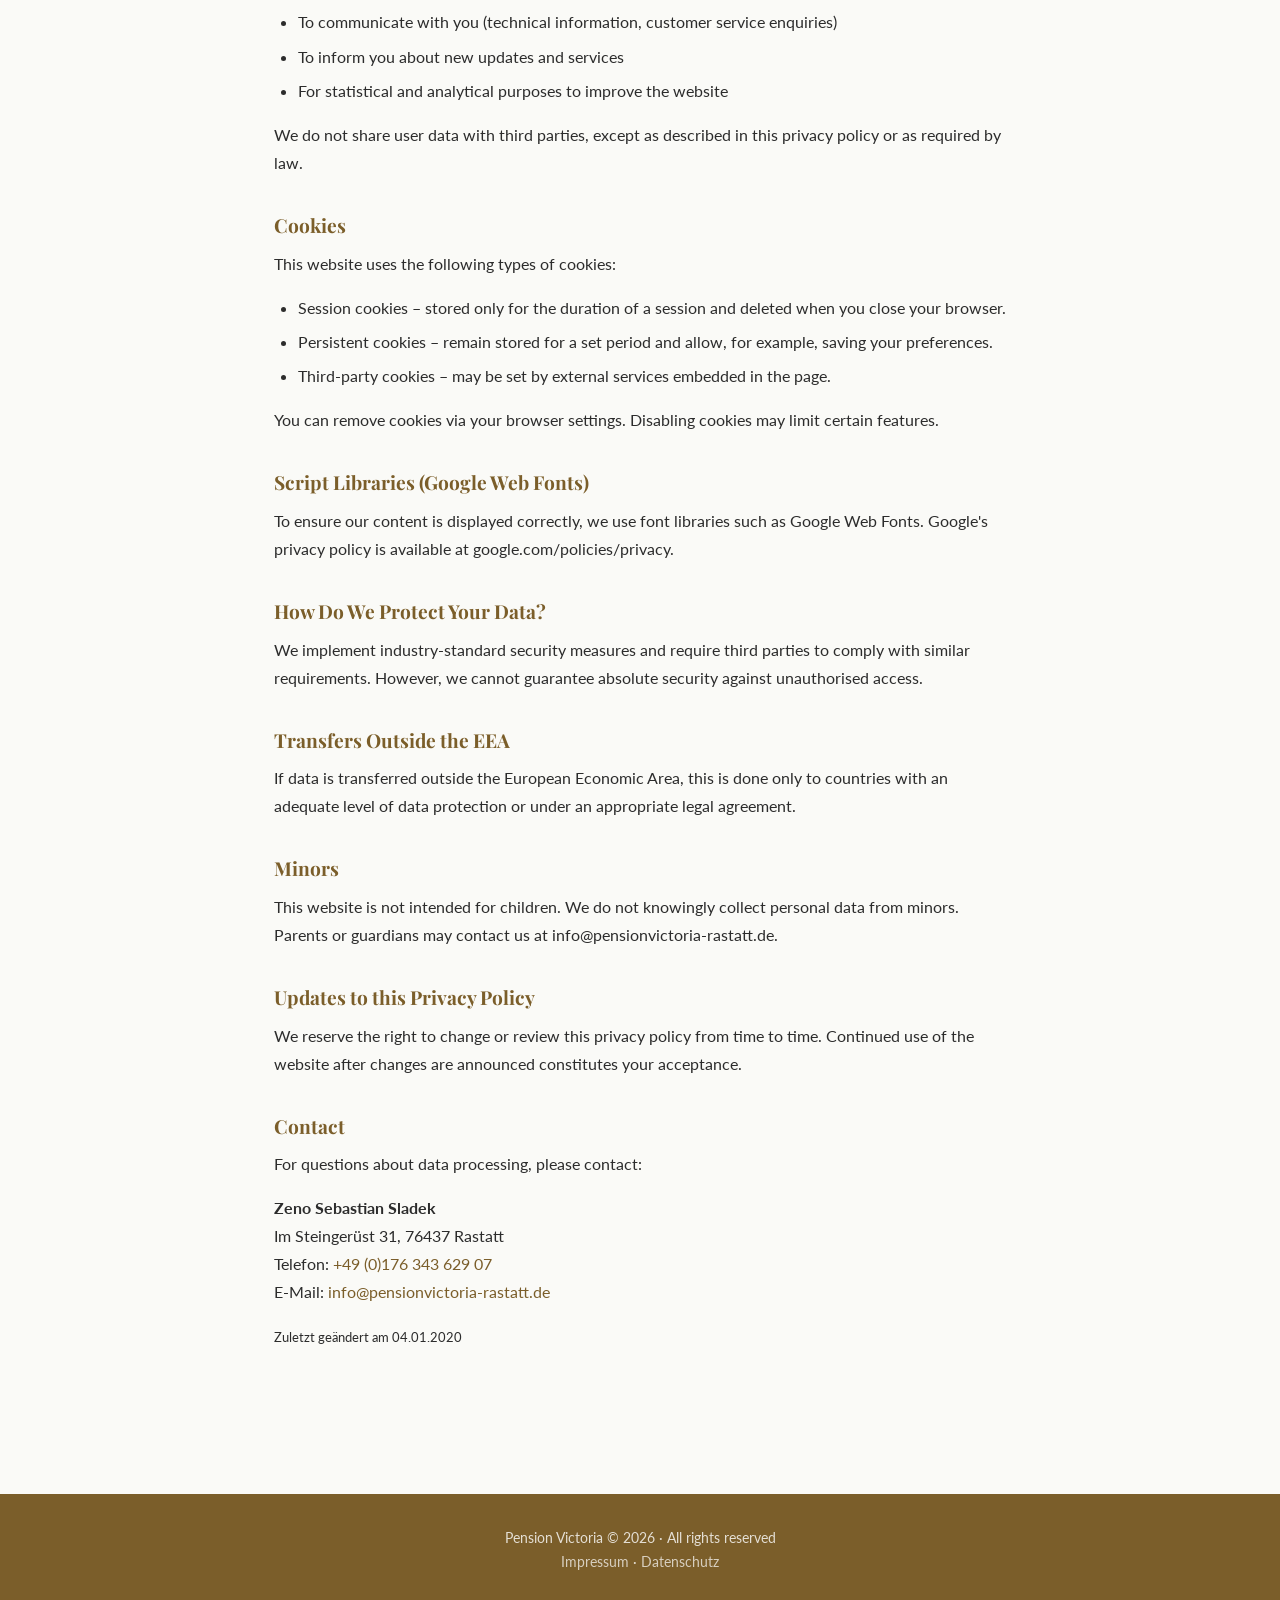
==== commit 5985b56a: "Add new JavaScript and CSS files for language switching and layout styling - Introduced `legal-DAU4-" ====
--- a/datenschutz.html
+++ b/datenschutz.html
@@ -16,9 +16,9 @@
     .back-link { display: inline-block; margin-bottom: 2rem; color: var(--c-primary); font-size: .9rem; }
     .back-link:hover { text-decoration: underline; }
   </style>
-  <script type="module" crossorigin src="./assets/i18n-BJ_62__y.js"></script>
-  <script type="module" crossorigin src="./assets/legal-CpcfBNKB.js"></script>
-  <link rel="stylesheet" crossorigin href="./assets/main-CDw51YEA.css">
+  <script type="module" crossorigin src="./assets/i18n-BKoP9RMg.js"></script>
+  <script type="module" crossorigin src="./assets/legal-DAU4-eeD.js"></script>
+  <link rel="stylesheet" crossorigin href="./assets/main-BlKDcfh1.css">
 </head>
 <body>
   <header id="site-header" role="banner">
--- a/assets/main-BlKDcfh1.css
+++ b/assets/main-BlKDcfh1.css
@@ -0,0 +1 @@
+@import"https://fonts.googleapis.com/css2?family=Playfair+Display:ital,wght@0,400;0,600;0,700;1,400&family=Lato:wght@300;400;700&display=swap";:root{--c-primary: #7B5E2A;--c-primary-lt: #A0813D;--c-accent: #C89B3C;--c-accent-lt: #EDD48A;--c-bg: #FAFAF7;--c-bg-alt: #F3EDE0;--c-text: #2C2C2C;--c-muted: #6B6B6B;--c-border: #DDD0B8;--c-white: #FFFFFF;--c-overlay: rgba(30, 20, 5, .45);--f-heading: "Playfair Display", Georgia, "Times New Roman", serif;--f-body: "Lato", system-ui, -apple-system, sans-serif;--sp-xs: .5rem;--sp-sm: 1rem;--sp-md: 2rem;--sp-lg: 4rem;--sp-xl: 7rem;--container: min(1200px, 100% - 2rem);--radius: 8px;--radius-lg: 16px;--shadow-sm: 0 2px 8px rgba(0,0,0,.07);--shadow-md: 0 4px 20px rgba(0,0,0,.11);--shadow-lg: 0 8px 40px rgba(0,0,0,.15);--transition: .28s ease}*,*:before,*:after{box-sizing:border-box;margin:0;padding:0}html{scroll-behavior:smooth;font-size:16px}body{font-family:var(--f-body);background:var(--c-bg);color:var(--c-text);line-height:1.7;-webkit-font-smoothing:antialiased}img{display:block;max-width:100%;height:auto}a{color:var(--c-primary);text-decoration:none;cursor:inherit}a:hover,a:focus-visible{text-decoration:underline;color:var(--c-primary-lt)}.skip-link{position:absolute;top:-40px;left:1rem;background:var(--c-primary);color:var(--c-white);padding:.5rem 1rem;border-radius:var(--radius);z-index:1000;font-size:.9rem;transition:top var(--transition)}.skip-link:focus{top:1rem}#site-header{position:sticky;top:0;z-index:100;background:#fafaf7f5;backdrop-filter:blur(8px);border-bottom:1px solid var(--c-border);padding:.75rem 0;transition:box-shadow var(--transition)}#site-header.scrolled{box-shadow:var(--shadow-md)}.header-inner{width:var(--container);margin:0 auto;display:flex;align-items:center;position:relative}.site-logo{flex-shrink:0;margin-right:auto}#main-nav{position:absolute;left:50%;transform:translate(-50%)}.header-right{margin-left:auto;display:flex;align-items:center;gap:.75rem}.site-logo{display:flex;align-items:center;gap:.75rem;text-decoration:none;flex-shrink:0;cursor:pointer}.site-logo img{height:48px;width:auto;object-fit:contain}.site-logo-text{font-family:var(--f-heading);font-size:1.2rem;color:var(--c-primary);line-height:1.2}.site-logo-sub{font-family:var(--f-body);font-size:.75rem;color:var(--c-muted);display:block}.site-nav{display:flex;gap:var(--sp-sm);align-items:center;list-style:none}.site-nav a{font-size:.9rem;font-weight:700;letter-spacing:.04em;text-transform:uppercase;color:var(--c-text);padding:.4rem .6rem;border-radius:var(--radius);transition:color var(--transition),background var(--transition);cursor:pointer;user-select:none}.site-nav a:hover,.site-nav a:focus-visible{color:var(--c-primary);background:var(--c-bg-alt);text-decoration:none}.lang-switcher{display:flex;gap:.25rem;margin-left:var(--sp-sm);border-left:1px solid var(--c-border);padding-left:var(--sp-sm)}.lang-btn{background:none;border:1px solid transparent;padding:.25rem .55rem;border-radius:var(--radius);font-size:.8rem;font-weight:700;color:var(--c-muted);transition:all var(--transition);font-family:var(--f-body);cursor:pointer;user-select:none}.lang-btn:hover,.lang-btn:focus-visible{color:var(--c-primary);border-color:var(--c-primary)}.lang-btn.active{color:var(--c-white);background:var(--c-primary);border-color:var(--c-primary)}.nav-toggle{display:none;background:none;border:none;padding:.5rem;flex-direction:column;gap:5px}.nav-toggle span{display:block;width:24px;height:2px;background:var(--c-text);border-radius:2px;transition:all var(--transition)}.nav-toggle[aria-expanded=true] span:nth-child(1){transform:translateY(7px) rotate(45deg)}.nav-toggle[aria-expanded=true] span:nth-child(2){opacity:0}.nav-toggle[aria-expanded=true] span:nth-child(3){transform:translateY(-7px) rotate(-45deg)}#hero{position:relative;min-height:92vh;display:flex;align-items:center;justify-content:center;overflow:hidden;background:var(--c-bg-alt)}.hero-img{position:absolute;inset:0;width:100%;height:100%;object-fit:cover;object-position:center}.hero-overlay{position:absolute;inset:0;background:var(--c-overlay)}.hero-content{position:relative;z-index:1;text-align:center;color:var(--c-white);padding:var(--sp-lg) var(--sp-md);max-width:780px}.hero-logo{height:80px;margin:0 auto var(--sp-md);filter:brightness(0) invert(1)}.hero-tagline{font-family:var(--f-heading);font-size:clamp(2rem,5vw,3.5rem);font-weight:700;line-height:1.15;margin-bottom:var(--sp-sm);text-shadow:0 2px 16px rgba(0,0,0,.4)}.hero-subtitle{font-size:clamp(1rem,2vw,1.25rem);font-weight:300;margin-bottom:var(--sp-md);text-shadow:0 1px 8px rgba(0,0,0,.3)}.hero-actions{display:flex;gap:1rem;justify-content:center;flex-wrap:wrap}.btn{display:inline-flex;align-items:center;gap:.5rem;padding:.75rem 1.75rem;border-radius:var(--radius);font-family:var(--f-body);font-weight:700;font-size:.9rem;letter-spacing:.05em;text-transform:uppercase;border:2px solid transparent;transition:all var(--transition);text-decoration:none;cursor:pointer;user-select:none}.btn-primary{background:var(--c-accent);color:var(--c-white);border-color:var(--c-accent)}.btn-primary:hover,.btn-primary:focus-visible{background:var(--c-primary);border-color:var(--c-primary);color:var(--c-white);text-decoration:none}.btn-outline{background:transparent;color:var(--c-white);border-color:#ffffffb3}.btn-outline:hover,.btn-outline:focus-visible{background:#ffffff26;border-color:#fff;color:var(--c-white);text-decoration:none}.btn-secondary{background:transparent;color:var(--c-primary);border-color:var(--c-primary)}.btn-secondary:hover,.btn-secondary:focus-visible{background:var(--c-primary);color:var(--c-white);text-decoration:none}.section{padding:3.5rem 0}.section-alt{background:var(--c-bg-alt)}.container{width:var(--container);margin:0 auto}.section-header{text-align:center;margin-bottom:1.75rem}.section-title{font-family:var(--f-heading);font-size:clamp(1.8rem,3.5vw,2.6rem);color:var(--c-primary);margin-bottom:.5rem}.section-divider{width:56px;height:3px;background:var(--c-accent);margin:.75rem auto 0;border-radius:2px}#about .container{max-width:820px;display:grid;grid-template-columns:1fr;gap:var(--sp-md)}.about-heading{font-family:var(--f-heading);font-size:clamp(1.5rem,3vw,2.2rem);color:var(--c-primary);margin-bottom:var(--sp-sm)}.about-text{white-space:pre-line;font-size:1.05rem;color:var(--c-text)}.about-signature{font-family:var(--f-heading);font-style:italic;font-size:1.3rem;color:var(--c-primary);margin-top:var(--sp-sm)}.rooms-grid{display:grid;grid-template-columns:repeat(auto-fill,minmax(320px,1fr));gap:var(--sp-md)}.room-card{background:var(--c-white);border-radius:var(--radius-lg);overflow:hidden;box-shadow:var(--shadow-sm);transition:box-shadow var(--transition),transform var(--transition);display:flex;flex-direction:column}.room-card:hover{box-shadow:var(--shadow-md);transform:translateY(-3px)}.room-slider{position:relative;aspect-ratio:4/3;background:var(--c-bg-alt);overflow:hidden}.room-slide{position:absolute;inset:0;width:100%;height:100%;object-fit:cover;opacity:0;transition:opacity .4s ease}.room-slide.active{opacity:1}.slider-btn{position:absolute;top:50%;transform:translateY(-50%);background:#ffffffbf;border:none;border-radius:50%;width:36px;height:36px;display:flex;align-items:center;justify-content:center;font-size:1.2rem;z-index:2;transition:background var(--transition);color:var(--c-primary)}.slider-btn:hover{background:#fffffff2}.slider-prev{left:8px}.slider-next{right:8px}.slider-dots{position:absolute;bottom:10px;left:50%;transform:translate(-50%);display:flex;gap:6px;z-index:2}.slider-dot{width:8px;height:8px;border-radius:50%;background:#ffffff8c;border:none;transition:background var(--transition)}.slider-dot.active{background:var(--c-white)}.room-body{padding:var(--sp-md);display:flex;flex-direction:column;flex:1}.room-name{font-family:var(--f-heading);font-size:1.4rem;color:var(--c-primary);margin-bottom:.5rem}.room-desc{color:var(--c-muted);font-size:.95rem;flex:1;margin-bottom:var(--sp-sm)}.room-footer{display:flex;align-items:center;justify-content:space-between;gap:.5rem;flex-wrap:wrap}.room-price{font-size:1.5rem;font-weight:700;color:var(--c-primary)}.room-price-label{font-size:.8rem;color:var(--c-muted)}.room-price-alt{font-size:.85rem;color:var(--c-muted);margin-top:.15rem}#breakfast .inner{display:grid;grid-template-columns:1fr 1fr;gap:var(--sp-lg);align-items:center}.breakfast-images{display:grid;grid-template-columns:1fr 1fr;grid-template-rows:auto auto;gap:.75rem}.breakfast-images img{border-radius:var(--radius);object-fit:cover;height:180px;width:100%}.breakfast-images img:first-child{grid-column:1 / 3;height:220px}.breakfast-text .section-title{text-align:left}.breakfast-text .section-divider{margin-left:0}.breakfast-desc{font-size:1.05rem;margin:var(--sp-sm) 0;color:var(--c-text)}.breakfast-price-badge{display:inline-block;background:var(--c-accent-lt);color:var(--c-primary);border-radius:var(--radius);padding:.5rem 1.2rem;font-size:1.1rem;font-weight:700;margin-top:.5rem}.prices-table{width:100%;border-collapse:collapse;margin-top:var(--sp-sm)}.prices-table th,.prices-table td{text-align:left;padding:.75rem 1.25rem;border-bottom:1px solid var(--c-border)}.prices-table th{font-weight:700;color:var(--c-primary);background:var(--c-bg-alt)}.prices-table th:last-child{text-align:right}.prices-table tr:last-child td{border-bottom:none}.prices-table td:last-child{text-align:right;font-weight:700}.price-unit{font-weight:400;font-size:.8rem;color:var(--c-muted);margin-left:.35rem}.flexible-section{padding:4rem 0;background:#2b1f0d;color:#fff;text-align:center}.flexible-inner{max-width:620px;margin:0 auto;display:flex;flex-direction:column;align-items:center;gap:2rem}.flexible-title{font-family:var(--f-heading);font-size:clamp(1.5rem,3.5vw,2.2rem);color:#fff;margin:0;line-height:1.25;letter-spacing:-.01em}.flexible-personal{font-size:.95rem;color:#ffffffd9;font-style:italic;line-height:1.65;max-width:520px;margin:0}.flexible-list{list-style:none;padding:0;margin:0;display:flex;flex-direction:column;gap:.6rem;width:100%}.flexible-list li{font-size:.95rem;color:#ffffffbf;padding-left:1.4rem;position:relative;text-align:left;line-height:1.5}.flexible-list li:before{content:"–";position:absolute;left:0;color:var(--c-accent)}.flexible-cta{display:inline-block;background:var(--c-accent);color:#fff;border:2px solid var(--c-accent);padding:.85rem 2.5rem;font-size:.9rem;letter-spacing:.08em;border-radius:var(--radius);transition:background var(--transition),color var(--transition),transform var(--transition)}.flexible-cta:hover{background:transparent;color:var(--c-accent);transform:translateY(-2px)}#gallery-grid{display:grid;grid-template-columns:repeat(auto-fill,minmax(280px,1fr));gap:1rem}#gallery-grid img{width:100%;height:240px;object-fit:cover;border-radius:var(--radius);transition:transform var(--transition),box-shadow var(--transition)}#gallery-grid img:hover{transform:scale(1.03);box-shadow:var(--shadow-md)}#lightbox{position:fixed;inset:0;z-index:500;display:none;align-items:center;justify-content:center}#lightbox.open{display:flex}.lb-backdrop{position:absolute;inset:0;background:#000000e0}.lb-content{position:relative;z-index:1;max-width:90vw;max-height:90vh;display:flex;align-items:center;justify-content:center}.lb-figure{display:flex;flex-direction:column;align-items:center;gap:.75rem}.lb-img{max-width:88vw;max-height:80vh;object-fit:contain;border-radius:var(--radius)}.lb-caption{color:#ffffffbf;font-size:.9rem}.lb-close{position:absolute;top:-2.5rem;right:0;background:none;border:none;color:#fff;font-size:1.5rem;padding:.5rem}.lb-prev,.lb-next{position:absolute;top:50%;transform:translateY(-50%);background:#ffffff2e;border:none;color:#fff;font-size:2rem;padding:.5rem 1rem;border-radius:var(--radius);transition:background var(--transition)}.lb-prev{left:-3.5rem}.lb-next{right:-3.5rem}.lb-prev:hover,.lb-next:hover{background:#ffffff4d}body.lb-open{overflow:hidden}#contact .inner{display:grid;grid-template-columns:1fr 1fr;gap:var(--sp-lg)}.contact-card{background:var(--c-white);border-radius:var(--radius-lg);padding:var(--sp-md);box-shadow:var(--shadow-sm)}.contact-block{margin-bottom:var(--sp-md)}.contact-block:last-child{margin-bottom:0}.contact-label{font-size:.8rem;font-weight:700;letter-spacing:.08em;text-transform:uppercase;color:var(--c-muted);margin-bottom:.25rem}.contact-value{font-size:1rem;color:var(--c-text)}.contact-value a{color:var(--c-primary)}.contact-value a:hover{text-decoration:underline}.contact-checkin{display:flex;gap:var(--sp-md)}.checkin-item{flex:1}.contact-map iframe{width:100%;height:340px;border:0;border-radius:var(--radius-lg);box-shadow:var(--shadow-sm)}.map-placeholder{width:100%;height:340px;border-radius:var(--radius-lg);box-shadow:var(--shadow-sm);background:var(--c-bg);border:1px solid var(--c-border);display:flex;flex-direction:column;align-items:center;justify-content:center;text-align:center;gap:var(--sp-sm);padding:var(--sp-md)}.map-placeholder p{color:var(--c-muted);font-size:.9rem;max-width:28rem;line-height:1.5;margin:0}.cookie-banner{position:fixed;bottom:0;left:0;right:0;background:#2a2a2a;color:#f0ebe0;z-index:9000;padding:var(--sp-sm) var(--sp-md);box-shadow:0 -2px 12px #00000040}.cookie-banner[hidden]{display:none}.cookie-banner-inner{max-width:var(--container);margin:0 auto;display:flex;gap:var(--sp-md);align-items:center;flex-wrap:wrap}.cookie-banner-inner p{flex:1;margin:0;font-size:.9rem;line-height:1.5}.cookie-banner-actions{display:flex;gap:.5rem;flex-shrink:0}#site-footer{background:var(--c-primary);color:#fffc;text-align:center;padding:var(--sp-md) 0;font-size:.875rem}#site-footer a{color:#ffffffb3}#site-footer a:hover{color:#fff}.footer-inner{width:var(--container);margin:0 auto}.footer-admin-link{margin-top:.5rem;opacity:.5;font-size:.8rem}.fade-in{opacity:0;transform:translateY(20px);transition:opacity .5s ease,transform .5s ease}.fade-in.visible{opacity:1;transform:none}@media (max-width: 1024px){#breakfast .inner{grid-template-columns:1fr}.breakfast-images{order:-1}#contact .inner{grid-template-columns:1fr}}@media (max-width: 768px){.nav-toggle{display:flex}#main-nav{position:absolute;top:100%;left:0;right:0;transform:none}.site-nav{display:none;position:static;top:100%;left:0;right:0;background:#fafaf7fa;flex-direction:column;padding:var(--sp-sm);border-bottom:1px solid var(--c-border);box-shadow:var(--shadow-md);gap:.25rem}.site-nav.open{display:flex}.site-nav a{padding:.75rem 1rem;border-radius:var(--radius);font-size:1rem}.lang-switcher{display:none;border-left:none;padding-left:0;border-top:1px solid var(--c-border);padding-top:var(--sp-xs);justify-content:center;margin-left:0}.lang-switcher.nav-open{display:flex}#hero{min-height:75vh}.hero-tagline{font-size:2rem}.rooms-grid{grid-template-columns:1fr}.prices-table th,.prices-table td{padding:.6rem .75rem}.lb-prev{left:-2rem}.lb-next{right:-2rem}}@keyframes fadeInUp{0%{opacity:0;transform:translateY(20px)}to{opacity:1;transform:translateY(0)}}@keyframes fadeInScale{0%{opacity:0;transform:scale(.95)}to{opacity:1;transform:scale(1)}}@keyframes slideInLeft{0%{opacity:0;transform:translate(-40px)}to{opacity:1;transform:translate(0)}}@keyframes slideInRight{0%{opacity:0;transform:translate(40px)}to{opacity:1;transform:translate(0)}}@keyframes pulse{0%,to{opacity:1}50%{opacity:.8}}@keyframes float{0%,to{transform:translateY(0)}50%{transform:translateY(-8px)}}@keyframes glow{0%,to{box-shadow:0 0 5px #c89b3c4d}50%{box-shadow:0 0 15px #c89b3c99}}@keyframes shimmer{0%{background-position:-1000px 0}to{background-position:1000px 0}}@keyframes underlineSlide{0%{width:0}to{width:100%}}.hero-logo{animation:fadeInScale 1s ease-out .3s both}.hero-tagline{animation:fadeInUp 1s ease-out .5s both;letter-spacing:.02em}.hero-subtitle{animation:fadeInUp .8s ease-out .8s both}.hero-actions{animation:fadeInUp .8s ease-out 1.1s both}.fade-in{opacity:0;transform:translateY(30px);transition:opacity .8s ease,transform .8s ease}.fade-in.visible{opacity:1;transform:translateY(0)}.btn{position:relative;overflow:hidden;transition:all var(--transition),box-shadow .3s ease}.btn:before{content:"";position:absolute;top:0;left:-100%;width:100%;height:100%;background:#ffffff1a;transition:left .4s ease;z-index:-1}.btn:hover:before{left:100%}.btn-primary:hover{box-shadow:0 4px 20px #7b5e2a4d;transform:translateY(-2px)}.btn-outline:hover{box-shadow:0 4px 20px #fff3;transform:translateY(-2px)}.btn-secondary:hover{box-shadow:0 4px 20px #7b5e2a4d;transform:translateY(-2px)}.room-card{transition:all .4s cubic-bezier(.34,1.56,.64,1)}.room-card:hover{transform:translateY(-8px) scale(1.01);box-shadow:0 12px 40px #00000026}.room-slide,.room-slide.active{animation:fadeInScale .5s ease-out}.slider-dot{transition:all var(--transition);background:#0000004d}.slider-dot:hover{background:#00000080;transform:scale(1.2)}.slider-dot.active{background:var(--c-primary);animation:pulse .6s ease}.slider-btn{opacity:0;transition:all var(--transition)}.room-slider:hover .slider-btn{opacity:1}.slider-btn:hover{background:#fffffff2;transform:translateY(-50%) scale(1.1);box-shadow:0 4px 12px #00000026}.site-nav a{position:relative}.site-nav a:after{content:"";position:absolute;bottom:0;left:0;width:0;height:2px;background:var(--c-primary);transition:width .3s ease}.site-nav a:hover:after,.site-nav a:focus-visible:after{width:100%}.lang-btn{transition:all var(--transition);transform-origin:center}.lang-btn:hover{transform:scale(1.05)}.lang-btn.active{animation:fadeInScale .3s ease}#gallery-grid img{transition:all .5s cubic-bezier(.34,1.56,.64,1);border-radius:var(--radius)}#gallery-grid img:hover{transform:scale(1.08) rotate(1deg);box-shadow:0 16px 40px #0003}.contact-card{animation:fadeInUp .8s ease-out;transition:all var(--transition)}.contact-card:nth-child(1){animation-delay:.1s}.contact-card:nth-child(2){animation-delay:.2s}.contact-card:hover{transform:translateY(-5px);box-shadow:var(--shadow-lg)}.section-title{animation:fadeInUp .8s ease-out}.section-divider{animation:slideInLeft .6s ease-out .3s both;transform-origin:left}.prices-table tbody tr{animation:fadeInUp .6s ease-out;transition:background-color .3s ease}.prices-table tbody tr:nth-child(1){animation-delay:.1s}.prices-table tbody tr:nth-child(2){animation-delay:.15s}.prices-table tbody tr:nth-child(3){animation-delay:.2s}.prices-table tbody tr:nth-child(4){animation-delay:.25s}.prices-table tbody tr:nth-child(5){animation-delay:.3s}.prices-table tbody tr:nth-child(6){animation-delay:.35s}.prices-table tbody tr:hover{background-color:var(--c-bg-alt);transform:translate(4px)}#lightbox.open .lb-content{animation:fadeInScale .3s ease-out}.about-heading{animation:slideInLeft .8s ease-out}.about-text{animation:fadeInUp .8s ease-out .2s both}.about-signature{animation:fadeInUp .8s ease-out .4s both;font-style:italic}.flexible-cta{transition:all var(--transition);position:relative;overflow:hidden}.flexible-cta:before{content:"";position:absolute;top:0;left:-100%;width:100%;height:100%;background:#ffffff26;transition:left .4s ease;z-index:-1}.flexible-cta:hover:before{left:100%}.flexible-cta:hover{transform:translateY(-3px) scale(1.05);box-shadow:0 8px 20px #c89b3c66}.badge{animation:pulse 2s ease-in-out infinite}@media (prefers-reduced-motion: reduce){*,*:before,*:after{animation-duration:.01ms!important;transition-duration:.01ms!important}.fade-in{opacity:1;transform:none}}
